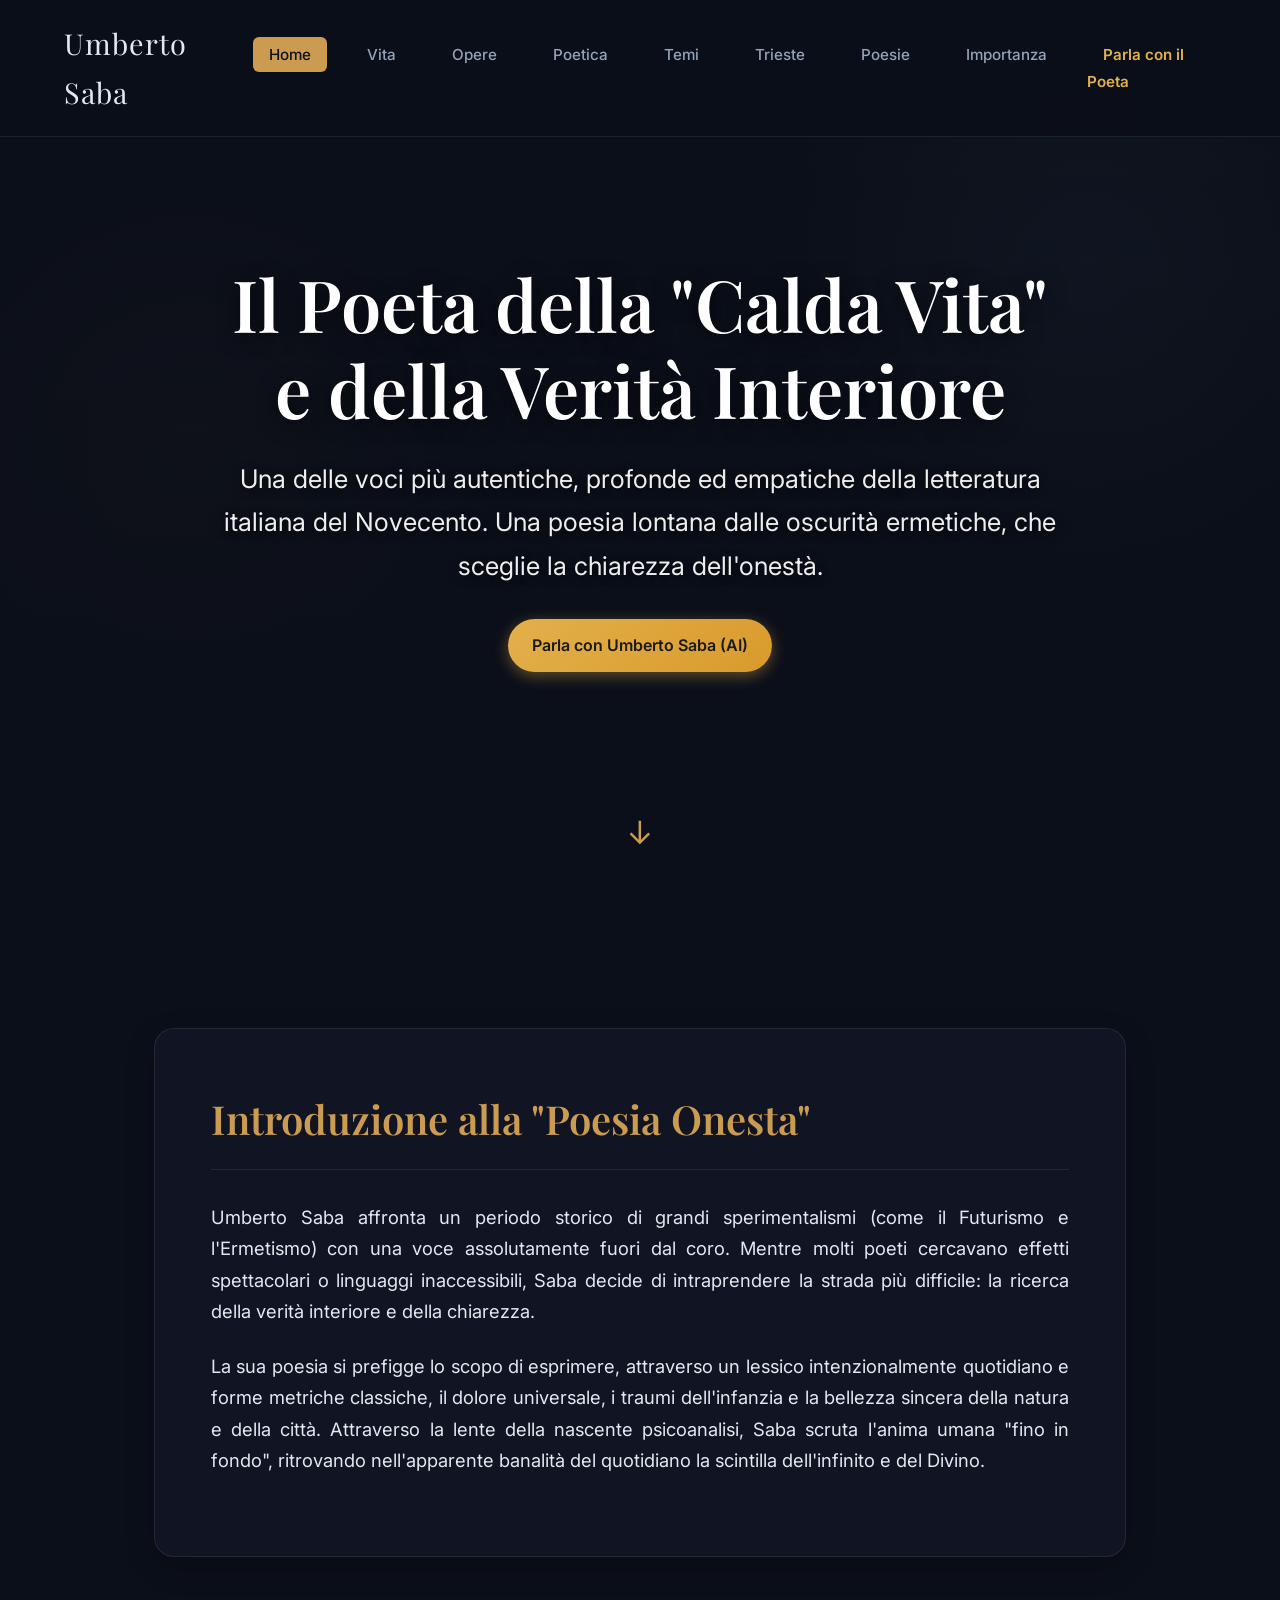
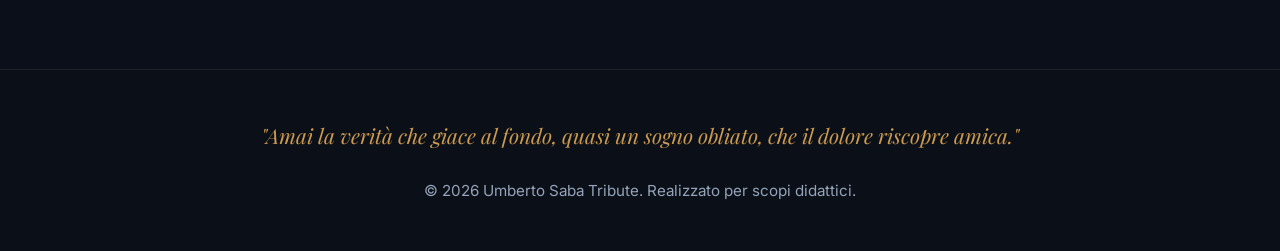
==== index.html @ decfc970 "Main" ====
<!DOCTYPE html>
<html lang="it">
<head>
    <meta charset="UTF-8">
    <meta name="viewport" content="width=device-width, initial-scale=1.0">
    <title>Umberto Saba - Homepage</title>
    <meta name="description" content="Sito web dedicato alla vita, opere e poetica di Umberto Saba">
    <link rel="stylesheet" href="style.css">
    <link href="https://fonts.googleapis.com/css2?family=Inter:wght@300;400;500;600&family=Playfair+Display:ital,wght@0,400;0,600;0,700;1,400&display=swap" rel="stylesheet">
</head>
<body>
    <header>
        <div class="logo">Umberto Saba</div>
        <nav>
            <ul>
                <li><a href="index.html" class="active">Home</a></li>
                <li><a href="vita.html">Vita</a></li>
                <li><a href="opere.html">Opere</a></li>
                <li><a href="poetica.html">Poetica</a></li>
                <li><a href="temi.html">Temi</a></li>
                <li><a href="trieste.html">Trieste</a></li>
                <li><a href="poesie.html">Poesie</a></li>
                <li><a href="importanza.html">Importanza</a></li>
                <li><a href="avatar.html" class="avatar-link nav-highlight">Parla con il Poeta</a></li>
            </ul>
        </nav>
    </header>
    
    <section class="hero-fullscreen">
        <div class="hero-content">
            <h1>Il Poeta della "Calda Vita" e della Verità Interiore</h1>
            <p>Una delle voci più autentiche, profonde ed empatiche della letteratura italiana del Novecento. Una poesia lontana dalle oscurità ermetiche, che sceglie la chiarezza dell'onestà.</p>
            <div style="margin-top: 2rem;">
                <a href="avatar.html" class="cta-button primary-cta">Parla con Umberto Saba (AI)</a>
            </div>
        </div>
        <div class="scroll-indicator">↓</div>
    </section>

    <main>
        <section class="content-card animate-fade-in" style="animation-delay: 0.3s;">
            <h2>Introduzione alla "Poesia Onesta"</h2>
            <p>Umberto Saba affronta un periodo storico di grandi sperimentalismi (come il Futurismo e l'Ermetismo) con una voce assolutamente fuori dal coro. Mentre molti poeti cercavano effetti spettacolari o linguaggi inaccessibili, Saba decide di intraprendere la strada più difficile: la ricerca della verità interiore e della chiarezza.</p>
            <p>La sua poesia si prefigge lo scopo di esprimere, attraverso un lessico intenzionalmente quotidiano e forme metriche classiche, il dolore universale, i traumi dell'infanzia e la bellezza sincera della natura e della città. Attraverso la lente della nascente psicoanalisi, Saba scruta l'anima umana "fino in fondo", ritrovando nell'apparente banalità del quotidiano la scintilla dell'infinito e del Divino.</p>
        </section>
    </main>

    <footer>
        <p class="quote">"Amai la verità che giace al fondo, quasi un sogno obliato, che il dolore riscopre amica."</p>
        <p class="copy">&copy; 2026 Umberto Saba Tribute. Realizzato per scopi didattici.</p>
    </footer>
</body>
</html>
---- style.css ----
:root {
  --bg-color: #0b0f19;
  --panel-bg: rgba(20, 25, 40, 0.7);
  --glass-border: rgba(255, 255, 255, 0.08);
  --text-main: #e2e8f0;
  --text-muted: #94a3b8;
  --accent: #cb9b51;
  --accent-hover: #e5b973;
}

* {
  margin: 0;
  padding: 0;
  box-sizing: border-box;
}

body {
  font-family: 'Inter', sans-serif;
  background-color: var(--bg-color);
  color: var(--text-main);
  line-height: 1.7;
  display: flex;
  flex-direction: column;
  min-height: 100vh;
  background-image: 
    radial-gradient(circle at 15% 50%, rgba(203, 155, 81, 0.05), transparent 25%),
    radial-gradient(circle at 85% 30%, rgba(44, 62, 80, 0.3), transparent 25%);
  background-attachment: fixed;
}

h1, h2, h3, h4, h5, h6 {
  font-family: 'Playfair Display', serif;
  color: var(--accent);
  font-weight: 600;
}

header {
  background: rgba(11, 15, 25, 0.85);
  backdrop-filter: blur(12px);
  -webkit-backdrop-filter: blur(12px);
  border-bottom: 1px solid var(--glass-border);
  padding: 1.2rem 5%;
  display: flex;
  justify-content: space-between;
  align-items: center;
  position: fixed;
  top: 0;
  width: 100%;
  z-index: 1000;
}

header .logo {
  font-family: 'Playfair Display', serif;
  font-size: 1.8rem;
  letter-spacing: 1px;
}

nav ul {
  list-style: none;
  display: flex;
  gap: 1.5rem;
}

nav a {
  color: var(--text-muted);
  text-decoration: none;
  font-weight: 500;
  font-size: 0.95rem;
  transition: all 0.3s ease;
  padding: 0.5rem 1rem;
  border-radius: 6px;
}

nav a:hover, nav a.active {
  color: var(--bg-color);
  background-color: var(--accent);
}

main {
  flex-grow: 1;
  padding: 8rem 5% 4rem;
  max-width: 1100px;
  margin: 0 auto;
  width: 100%;
}

/* Animations */
@keyframes fadeInUp {
  from { opacity: 0; transform: translateY(20px); }
  to { opacity: 1; transform: translateY(0); }
}

.animate-fade-in {
  animation: fadeInUp 0.8s ease backwards;
}

/* Fullscreen Hero specific for Homepage */
.hero-fullscreen {
  position: relative;
  height: 100vh;
  display: flex;
  align-items: center;
  justify-content: center;
  text-align: center;
  background-image: linear-gradient(rgba(11, 15, 25, 0.4), rgba(11, 15, 25, 0.9)), url('public/immagine%20sfondo.png');
  background-size: cover;
  background-position: center;
  background-attachment: fixed;
}

.hero-fullscreen .hero-content {
  max-width: 900px;
  padding: 2rem;
  animation: fadeInUp 1.2s ease-out;
  padding-top: 4rem; /* push down inside the active area */
}

.hero-fullscreen h1 {
  font-size: 4.5rem;
  margin-bottom: 1.5rem;
  color: #ffffff;
  text-shadow: 0 4px 20px rgba(0,0,0,0.6);
  line-height: 1.2;
}

.hero-fullscreen p {
  font-size: 1.6rem;
  color: #eeeeee;
  text-shadow: 0 2px 10px rgba(0,0,0,0.6);
}

.scroll-indicator {
  position: absolute;
  bottom: 40px;
  left: 50%;
  transform: translateX(-50%);
  animation: bounce 2s infinite;
  color: var(--accent);
  font-size: 2rem;
}

@keyframes bounce {
  0%, 20%, 50%, 80%, 100% { transform: translateY(0) translateX(-50%); }
  40% { transform: translateY(-20px) translateX(-50%); }
  60% { transform: translateY(-10px) translateX(-50%); }
}

.hero {
  text-align: center;
  margin-bottom: 4rem;
  padding: 4rem 2rem;
  border-radius: 20px;
  background: var(--panel-bg);
  backdrop-filter: blur(16px);
  border: 1px solid var(--glass-border);
  box-shadow: 0 20px 40px rgba(0,0,0,0.3);
}

.hero h1 {
  font-size: 3.5rem;
  margin-bottom: 1.5rem;
  line-height: 1.2;
}

.hero p {
  font-size: 1.3rem;
  color: var(--text-muted);
  max-width: 800px;
  margin: 0 auto;
}

.hero-img {
  width: 100%;
  height: 400px;
  object-fit: cover;
  border-radius: 12px;
  margin-top: 3rem;
  border: 1px solid var(--glass-border);
}

.content-card {
  background: var(--panel-bg);
  backdrop-filter: blur(16px);
  -webkit-backdrop-filter: blur(16px);
  border: 1px solid var(--glass-border);
  padding: 3.5rem;
  border-radius: 20px;
  box-shadow: 0 10px 30px rgba(0,0,0,0.2);
  margin-bottom: 3rem;
  transition: transform 0.4s ease, border-color 0.4s ease;
}

.content-card:hover {
  transform: translateY(-5px);
  border-color: rgba(203, 155, 81, 0.3);
}

.content-card h2 {
  font-size: 2.5rem;
  margin-bottom: 2rem;
  border-bottom: 1px solid var(--glass-border);
  padding-bottom: 1rem;
}

.content-card p {
  margin-bottom: 1.5rem;
  font-size: 1.15rem;
  text-align: justify;
  color: var(--text-main);
}

.content-card ul {
  margin-left: 2rem;
  margin-bottom: 2rem;
}

.content-card li {
  margin-bottom: 1rem;
  font-size: 1.15rem;
}

.content-card strong {
  color: var(--accent);
}

/* Poesie Layout Specific */
.poem-section {
  display: flex;
  flex-direction: column;
  gap: 2rem;
}

@media(min-width: 800px){
  .poem-section {
    flex-direction: row;
  }
}

.poem-text {
  flex: 1;
  font-family: 'Playfair Display', serif;
  font-style: italic;
  font-size: 1.2rem;
  line-height: 2;
  color: #fff;
  background: rgba(0,0,0,0.2);
  padding: 2rem;
  border-radius: 12px;
  border-left: 4px solid var(--accent);
}

.poem-analysis {
  flex: 1;
}

.poem-analysis h3 {
  font-size: 1.5rem;
  margin-bottom: 1rem;
  color: var(--accent-hover);
}

footer {
  background: rgba(11, 15, 25, 0.95);
  border-top: 1px solid var(--glass-border);
  padding: 3rem 5%;
  text-align: center;
  margin-top: auto;
}

footer .quote {
  font-style: italic;
  font-size: 1.3rem;
  margin-bottom: 1.5rem;
  font-family: 'Playfair Display', serif;
  color: var(--accent);
}

footer .copy {
  font-size: 0.95rem;
  color: var(--text-muted);
}

@media (max-width: 768px) {
  header {
    flex-direction: column;
    padding: 1rem;
    position: fixed;
  }
  
  header .logo {
    margin-bottom: 1rem;
  }
  
  nav ul {
    flex-wrap: wrap;
    justify-content: center;
    gap: 0.5rem;
  }
  
  main {
    padding-top: 10rem;
  }
  
  .content-card {
    padding: 2rem;
  }
  
  .hero h1 {
    font-size: 2.5rem;
  }
  
  .hero-fullscreen h1 {
    font-size: 3rem;
  }
  
  .hero-fullscreen p {
    font-size: 1.2rem;
  }
  
  .hero-img {
    height: 250px;
    margin-top: 2rem;
  }
}
/* =======================
   STILI AVATAR & CTA 
   ======================= */

/* CTA Buttons */
.cta-button {
    display: inline-block;
    padding: 0.8rem 1.5rem;
    border-radius: 30px;
    font-weight: 600;
    text-decoration: none;
    transition: all 0.3s ease;
    cursor: pointer;
    border: none;
    font-size: 1rem;
    font-family: 'Inter', sans-serif;
}

.primary-cta {
    background: linear-gradient(135deg, #e3b04b, #d99a2c);
    color: #1a1a1a;
    box-shadow: 0 4px 15px rgba(227, 176, 75, 0.4);
}

.primary-cta:hover {
    transform: translateY(-2px);
    box-shadow: 0 6px 20px rgba(227, 176, 75, 0.6);
    background: linear-gradient(135deg, #d99a2c, #c88a20);
    color: #000;
}

.secondary-cta {
    background: rgba(255, 255, 255, 0.1);
    color: #fff;
    border: 1px solid rgba(255, 255, 255, 0.2);
}

.secondary-cta:hover {
    background: rgba(255, 255, 255, 0.2);
    transform: translateY(-2px);
}

.danger-cta {
    border-color: #ff4d4d;
    color: #ff4d4d;
}

.danger-cta:hover {
    background: rgba(255, 77, 77, 0.1);
}

/* Nav Link Highlight */
.nav-highlight {
    color: #e3b04b !important;
    font-weight: 600;
}

/* Page Setup for Avatar */
.avatar-page {
    display: flex;
    flex-direction: column;
    min-height: 100vh;
}

.avatar-container {
    flex: 1;
    display: flex;
    flex-direction: column;
    align-items: center;
    padding: 6rem 2rem 2rem 2rem; /* Adjusted for fixed header */
    max-width: 1200px;
    margin: 0 auto;
    width: 100%;
}

.avatar-header {
    text-align: center;
    margin-bottom: 2rem;
}

.avatar-header h2 {
    font-family: 'Playfair Display', serif;
    font-size: 2.5rem;
    color: #e3b04b;
    margin-bottom: 0.5rem;
}

/* Convai Embed Wrapper */
.convai-embed-wrapper {
    width: 100%;
    max-width: 1000px;
    aspect-ratio: 16 / 9;
    background: #111;
    border-radius: 12px;
    border: 1px solid rgba(255, 255, 255, 0.1);
    position: relative;
    overflow: hidden;
    box-shadow: 0 10px 40px rgba(0, 0, 0, 0.5);
    display: flex;
    justify-content: center;
    align-items: center;
}

.convai-message {
    display: flex;
    flex-direction: column;
    align-items: center;
    justify-content: center;
    text-align: center;
    color: #aaa;
}

.spinner {
    width: 40px;
    height: 40px;
    border: 4px solid rgba(255, 255, 255, 0.1);
    border-top: 4px solid #e3b04b;
    border-radius: 50%;
    animation: spin 1s linear infinite;
    margin-bottom: 1rem;
}

@keyframes spin {
    0% { transform: rotate(0deg); }
    100% { transform: rotate(360deg); }
}

.avatar-controls {
    margin-top: 1.5rem;
    display: flex;
    gap: 1rem;
    flex-wrap: wrap;
    justify-content: center;
}

/* iframe / component styling */
#convai-content iframe,
#convai-content convai-web-component {
    width: 100%;
    height: 100%;
    border: none;
    position: absolute;
    top: 0;
    left: 0;
}

/* Responsive Embed */
@media (max-width: 768px) {
    .convai-embed-wrapper {
         /* Taller layout for mobile interaction */
        aspect-ratio: 9 / 16;
        height: 60vh;
    }
    
    .avatar-header h2 {
        font-size: 2rem;
    }
    
    .avatar-container {
        padding-top: 5rem;
        padding-left: 1rem;
        padding-right: 1rem;
    }
}
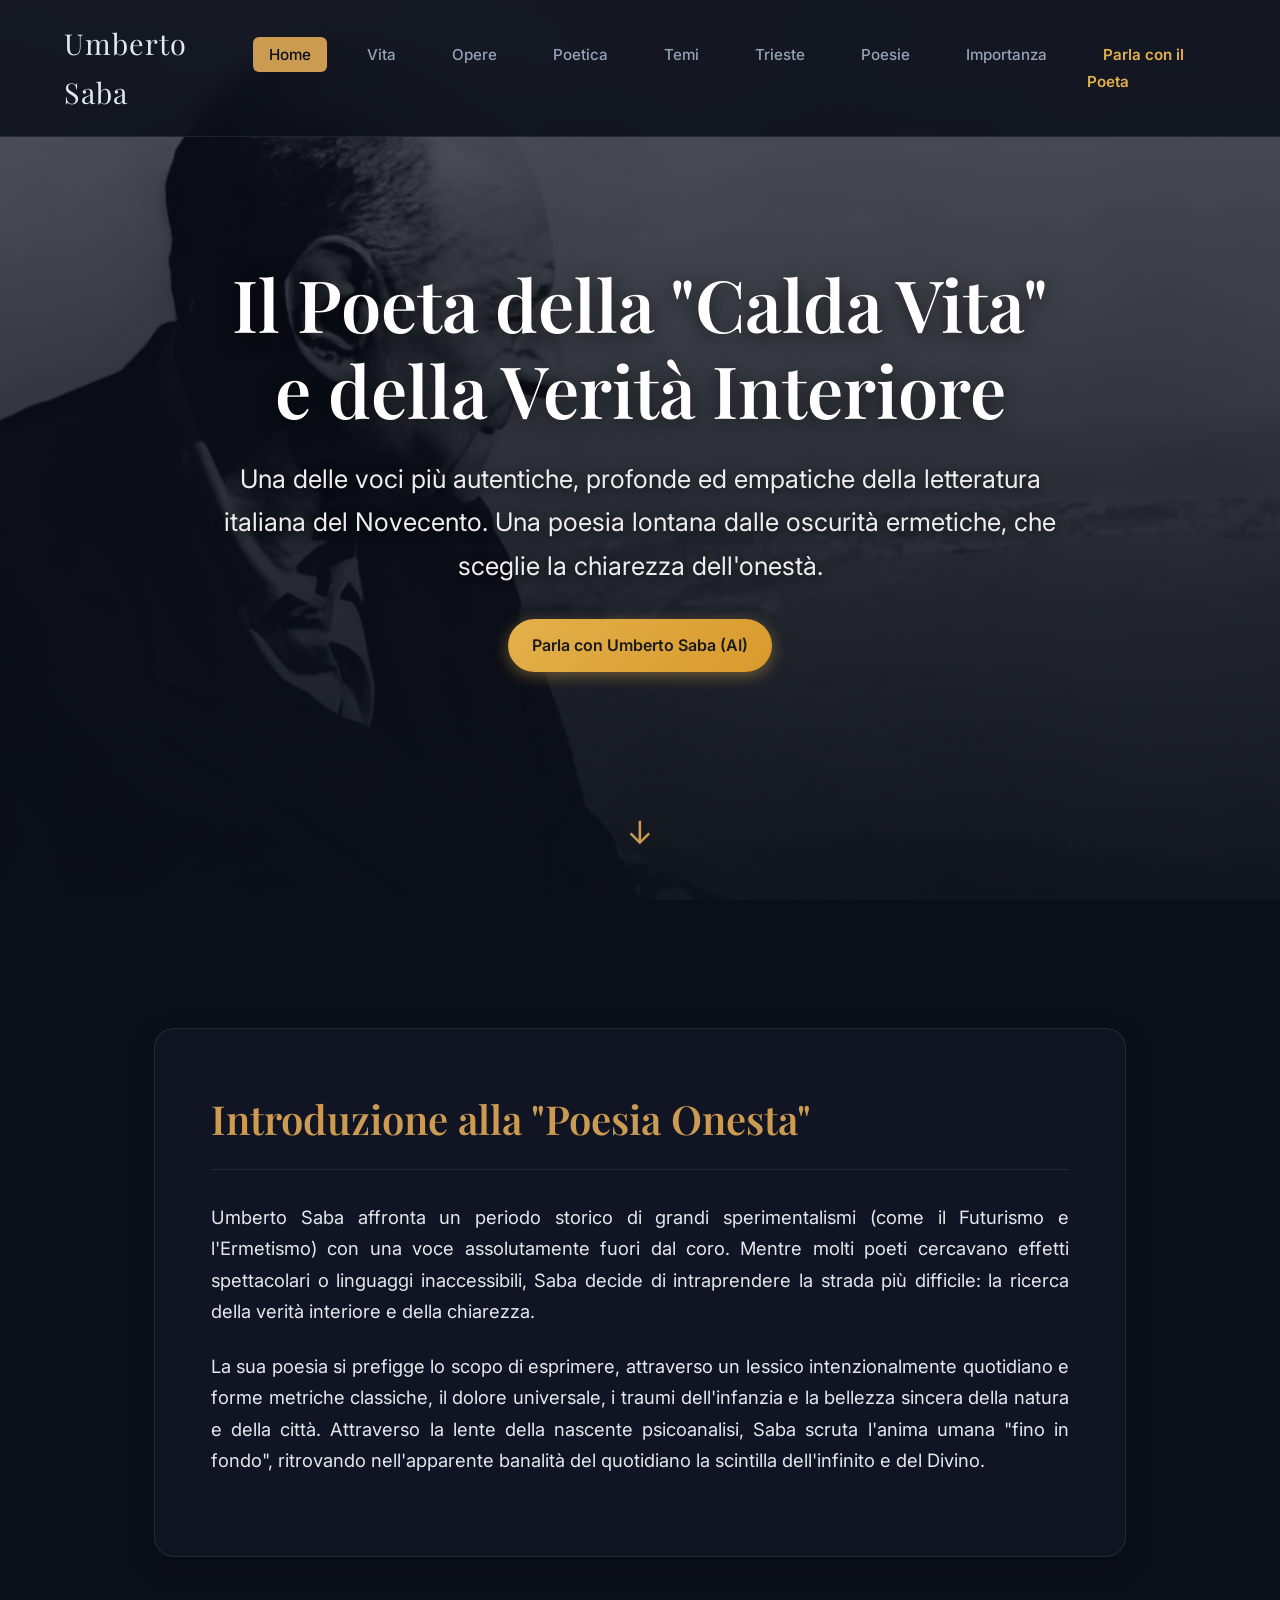
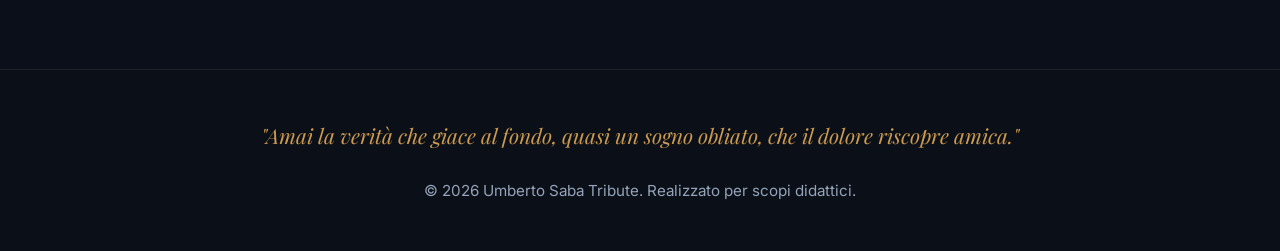
==== commit 220edfbf: "Mod" ====
--- a/index.html
+++ b/index.html
@@ -8,7 +8,7 @@
     <link rel="stylesheet" href="style.css">
     <link href="https://fonts.googleapis.com/css2?family=Inter:wght@300;400;500;600&family=Playfair+Display:ital,wght@0,400;0,600;0,700;1,400&display=swap" rel="stylesheet">
 </head>
-<body>
+<body class="home-body">
     <header>
         <div class="logo">Umberto Saba</div>
         <nav>
--- a/style.css
+++ b/style.css
@@ -26,6 +26,15 @@
     radial-gradient(circle at 15% 50%, rgba(203, 155, 81, 0.05), transparent 25%),
     radial-gradient(circle at 85% 30%, rgba(44, 62, 80, 0.3), transparent 25%);
   background-attachment: fixed;
+}
+
+/* Sfondo specifico per la homepage */
+body.home-body {
+  background-image: linear-gradient(rgba(11, 15, 25, 0.7), rgba(11, 15, 25, 0.95)), url('public/Immagine%20sfondo.png');
+  background-size: cover;
+  background-position: center;
+  background-attachment: fixed;
+  background-repeat: no-repeat;
 }
 
 h1, h2, h3, h4, h5, h6 {
@@ -102,10 +111,8 @@
   align-items: center;
   justify-content: center;
   text-align: center;
-  background-image: linear-gradient(rgba(11, 15, 25, 0.4), rgba(11, 15, 25, 0.9)), url('public/immagine%20sfondo.png');
-  background-size: cover;
-  background-position: center;
-  background-attachment: fixed;
+  /* L'immagine ora è sul body, qui teniamo solo un leggero strato trasparente se necessario, o lo omettiamo */
+  background: transparent;
 }
 
 .hero-fullscreen .hero-content {
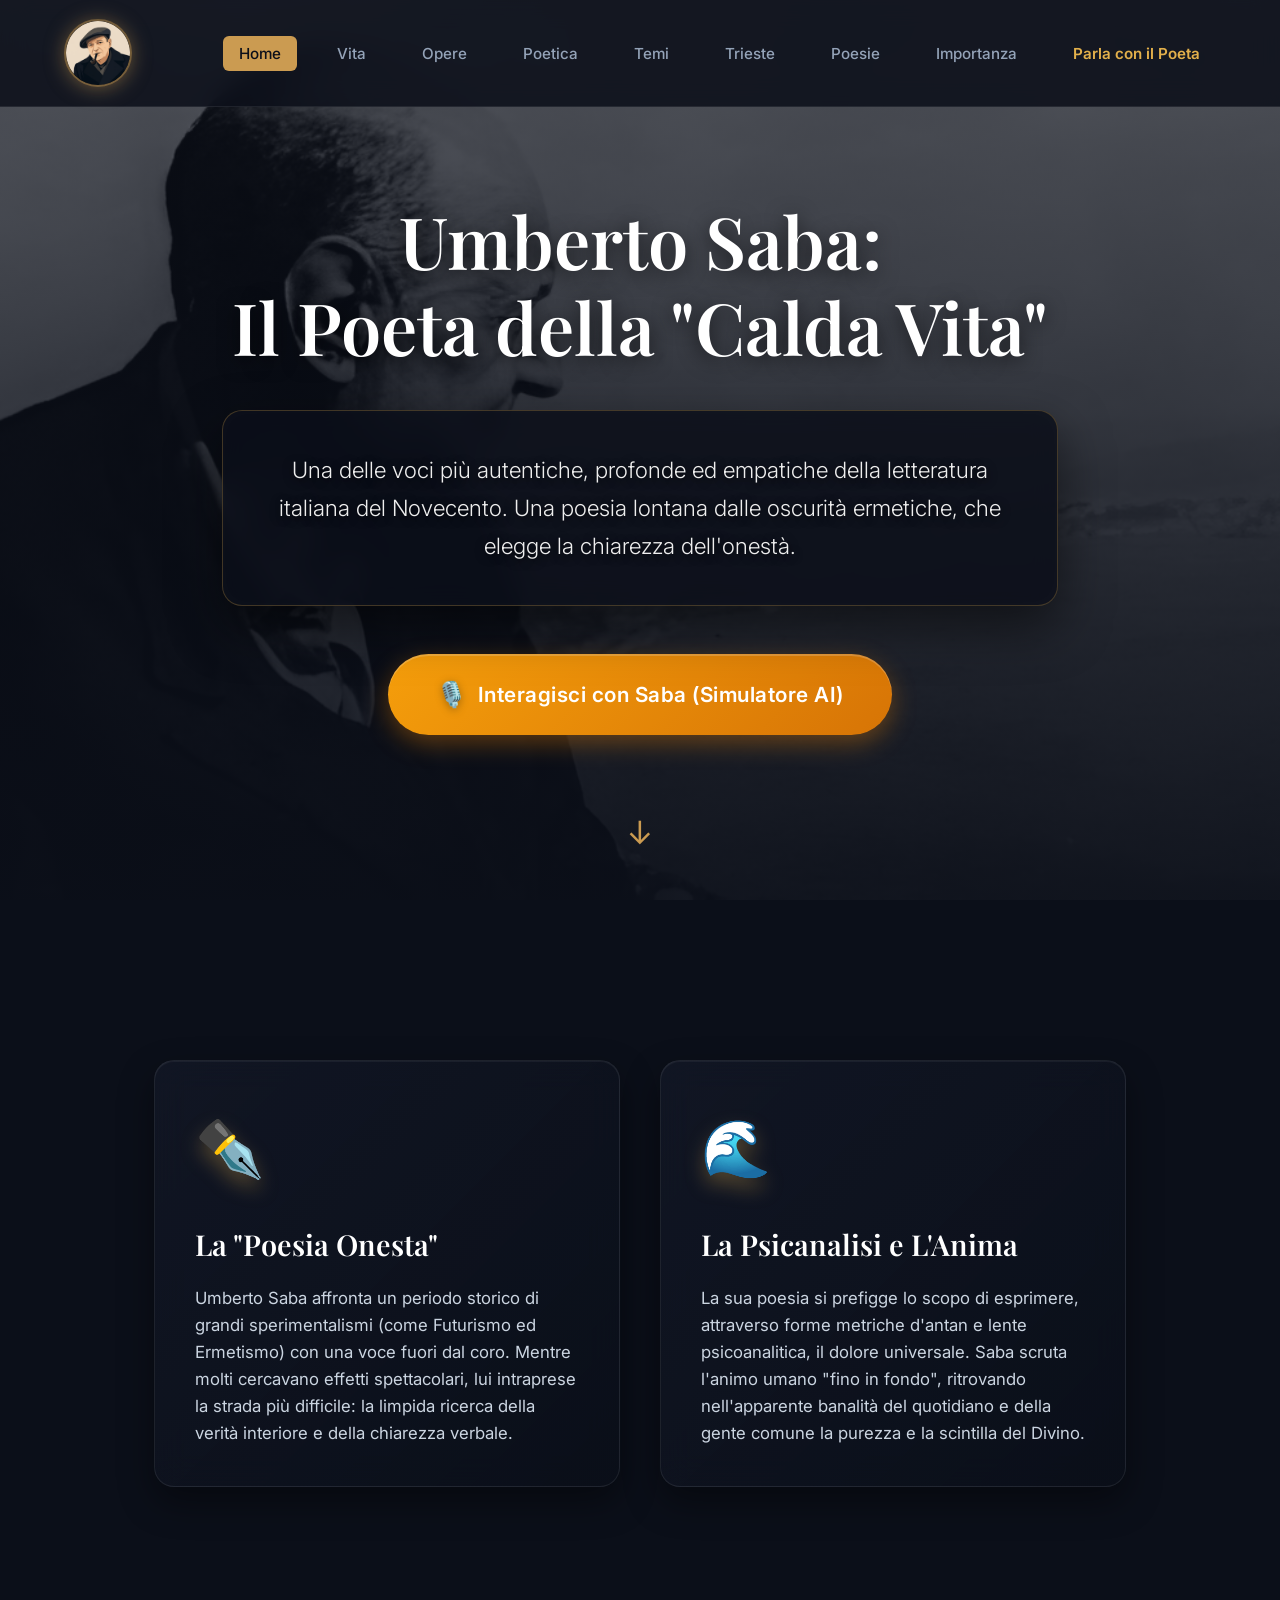
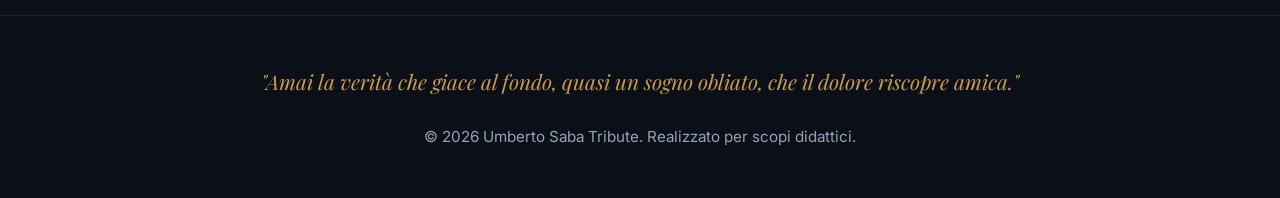
==== commit 01ff927d: "Finale" ====
--- a/index.html
+++ b/index.html
@@ -1,7 +1,8 @@
-<!DOCTYPE html>
+﻿<!DOCTYPE html>
 <html lang="it">
 <head>
     <meta charset="UTF-8">
+    <link rel="icon" type="image/png" href="public/sabaIcon.png">
     <meta name="viewport" content="width=device-width, initial-scale=1.0">
     <title>Umberto Saba - Homepage</title>
     <meta name="description" content="Sito web dedicato alla vita, opere e poetica di Umberto Saba">
@@ -10,7 +11,7 @@
 </head>
 <body class="home-body">
     <header>
-        <div class="logo">Umberto Saba</div>
+        <a href="index.html" class="logo-link"><img src="public/sabaIcon.png" alt="Umberto Saba" class="logo-img"></a>
         <nav>
             <ul>
                 <li><a href="index.html" class="active">Home</a></li>
@@ -28,21 +29,36 @@
     
     <section class="hero-fullscreen">
         <div class="hero-content">
-            <h1>Il Poeta della "Calda Vita" e della Verità Interiore</h1>
-            <p>Una delle voci più autentiche, profonde ed empatiche della letteratura italiana del Novecento. Una poesia lontana dalle oscurità ermetiche, che sceglie la chiarezza dell'onestà.</p>
-            <div style="margin-top: 2rem;">
-                <a href="avatar.html" class="cta-button primary-cta">Parla con Umberto Saba (AI)</a>
+            <h1 class="animate-fade-in">Umberto Saba:<br>Il Poeta della "Calda Vita"</h1>
+            
+            <div class="hero-glass-pedestal animate-fade-in" style="animation-delay: 0.2s">
+                <p style="margin: 0; font-size: 1.4rem; font-weight: 300; text-shadow: 0 2px 10px rgba(0,0,0,0.8);">Una delle voci più autentiche, profonde ed empatiche della letteratura italiana del Novecento. Una poesia lontana dalle oscurità ermetiche, che elegge la chiarezza dell'onestà.</p>
+            </div>
+
+            <div class="animate-fade-in" style="animation-delay: 0.4s; margin-top: 1rem;">
+                <!-- Usiamo l'ID btn-start-chat per ereditare l'intenso gradiente 3D del CSS Inworld -->
+                <a href="avatar.html" id="btn-start-chat" style="text-decoration: none; display: inline-flex; padding: 1.2rem 3rem; font-size: 1.3rem;">
+                    <span class="btn-icon">🎙️</span> Interagisci con Saba (Simulatore AI)
+                </a>
             </div>
         </div>
         <div class="scroll-indicator">↓</div>
     </section>
 
     <main>
-        <section class="content-card animate-fade-in" style="animation-delay: 0.3s;">
-            <h2>Introduzione alla "Poesia Onesta"</h2>
-            <p>Umberto Saba affronta un periodo storico di grandi sperimentalismi (come il Futurismo e l'Ermetismo) con una voce assolutamente fuori dal coro. Mentre molti poeti cercavano effetti spettacolari o linguaggi inaccessibili, Saba decide di intraprendere la strada più difficile: la ricerca della verità interiore e della chiarezza.</p>
-            <p>La sua poesia si prefigge lo scopo di esprimere, attraverso un lessico intenzionalmente quotidiano e forme metriche classiche, il dolore universale, i traumi dell'infanzia e la bellezza sincera della natura e della città. Attraverso la lente della nascente psicoanalisi, Saba scruta l'anima umana "fino in fondo", ritrovando nell'apparente banalità del quotidiano la scintilla dell'infinito e del Divino.</p>
-        </section>
+        <div class="grid-3d-layout">
+            <section class="floating-3d-card animate-fade-in" style="animation-delay: 0.6s;">
+                <div class="card-icon-3d">✒️</div>
+                <h3>La "Poesia Onesta"</h3>
+                <p>Umberto Saba affronta un periodo storico di grandi sperimentalismi (come Futurismo ed Ermetismo) con una voce fuori dal coro. Mentre molti cercavano effetti spettacolari, lui intraprese la strada più difficile: la limpida ricerca della verità interiore e della chiarezza verbale.</p>
+            </section>
+            
+            <section class="floating-3d-card animate-fade-in" style="animation-delay: 0.8s;">
+                <div class="card-icon-3d">🌊</div>
+                <h3>La Psicanalisi e L'Anima</h3>
+                <p>La sua poesia si prefigge lo scopo di esprimere, attraverso forme metriche d'antan e lente psicoanalitica, il dolore universale. Saba scruta l'animo umano "fino in fondo", ritrovando nell'apparente banalità del quotidiano e della gente comune la purezza e la scintilla del Divino.</p>
+            </section>
+        </div>
     </main>
 
     <footer>
--- a/style.css
+++ b/style.css
@@ -22,7 +22,7 @@
   display: flex;
   flex-direction: column;
   min-height: 100vh;
-  background-image: 
+  background-image:
     radial-gradient(circle at 15% 50%, rgba(203, 155, 81, 0.05), transparent 25%),
     radial-gradient(circle at 85% 30%, rgba(44, 62, 80, 0.3), transparent 25%);
   background-attachment: fixed;
@@ -37,7 +37,12 @@
   background-repeat: no-repeat;
 }
 
-h1, h2, h3, h4, h5, h6 {
+h1,
+h2,
+h3,
+h4,
+h5,
+h6 {
   font-family: 'Playfair Display', serif;
   color: var(--accent);
   font-weight: 600;
@@ -58,10 +63,33 @@
   z-index: 1000;
 }
 
-header .logo {
-  font-family: 'Playfair Display', serif;
-  font-size: 1.8rem;
-  letter-spacing: 1px;
+/* Logo immagine cliccabile */
+.logo-link {
+  display: flex;
+  align-items: center;
+  text-decoration: none;
+  flex-shrink: 0;
+  transition: opacity 0.3s ease, transform 0.3s ease;
+}
+
+.logo-link:hover {
+  opacity: 0.85;
+  transform: scale(1.04);
+}
+
+.logo-img {
+  height: 68px;
+  width: 68px;
+  object-fit: cover;
+  border-radius: 50%;
+  filter: drop-shadow(0 2px 10px rgba(203, 155, 81, 0.5));
+  border: 2px solid rgba(203, 155, 81, 0.4);
+  transition: border-color 0.3s ease, filter 0.3s ease;
+}
+
+.logo-link:hover .logo-img {
+  border-color: rgba(203, 155, 81, 0.9);
+  filter: drop-shadow(0 4px 16px rgba(203, 155, 81, 0.7));
 }
 
 nav ul {
@@ -80,7 +108,8 @@
   border-radius: 6px;
 }
 
-nav a:hover, nav a.active {
+nav a:hover,
+nav a.active {
   color: var(--bg-color);
   background-color: var(--accent);
 }
@@ -95,8 +124,14 @@
 
 /* Animations */
 @keyframes fadeInUp {
-  from { opacity: 0; transform: translateY(20px); }
-  to { opacity: 1; transform: translateY(0); }
+  from {
+    opacity: 0;
+    transform: translateY(20px);
+  }
+  to {
+    opacity: 1;
+    transform: translateY(0);
+  }
 }
 
 .animate-fade-in {
@@ -111,7 +146,6 @@
   align-items: center;
   justify-content: center;
   text-align: center;
-  /* L'immagine ora è sul body, qui teniamo solo un leggero strato trasparente se necessario, o lo omettiamo */
   background: transparent;
 }
 
@@ -119,21 +153,21 @@
   max-width: 900px;
   padding: 2rem;
   animation: fadeInUp 1.2s ease-out;
-  padding-top: 4rem; /* push down inside the active area */
+  padding-top: 4rem;
 }
 
 .hero-fullscreen h1 {
   font-size: 4.5rem;
   margin-bottom: 1.5rem;
   color: #ffffff;
-  text-shadow: 0 4px 20px rgba(0,0,0,0.6);
+  text-shadow: 0 4px 20px rgba(0, 0, 0, 0.6);
   line-height: 1.2;
 }
 
 .hero-fullscreen p {
   font-size: 1.6rem;
   color: #eeeeee;
-  text-shadow: 0 2px 10px rgba(0,0,0,0.6);
+  text-shadow: 0 2px 10px rgba(0, 0, 0, 0.6);
 }
 
 .scroll-indicator {
@@ -147,9 +181,15 @@
 }
 
 @keyframes bounce {
-  0%, 20%, 50%, 80%, 100% { transform: translateY(0) translateX(-50%); }
-  40% { transform: translateY(-20px) translateX(-50%); }
-  60% { transform: translateY(-10px) translateX(-50%); }
+  0%, 20%, 50%, 80%, 100% {
+    transform: translateY(0) translateX(-50%);
+  }
+  40% {
+    transform: translateY(-20px) translateX(-50%);
+  }
+  60% {
+    transform: translateY(-10px) translateX(-50%);
+  }
 }
 
 .hero {
@@ -160,7 +200,7 @@
   background: var(--panel-bg);
   backdrop-filter: blur(16px);
   border: 1px solid var(--glass-border);
-  box-shadow: 0 20px 40px rgba(0,0,0,0.3);
+  box-shadow: 0 20px 40px rgba(0, 0, 0, 0.3);
 }
 
 .hero h1 {
@@ -192,7 +232,7 @@
   border: 1px solid var(--glass-border);
   padding: 3.5rem;
   border-radius: 20px;
-  box-shadow: 0 10px 30px rgba(0,0,0,0.2);
+  box-shadow: 0 10px 30px rgba(0, 0, 0, 0.2);
   margin-bottom: 3rem;
   transition: transform 0.4s ease, border-color 0.4s ease;
 }
@@ -237,7 +277,7 @@
   gap: 2rem;
 }
 
-@media(min-width: 800px){
+@media(min-width: 800px) {
   .poem-section {
     flex-direction: row;
   }
@@ -250,7 +290,7 @@
   font-size: 1.2rem;
   line-height: 2;
   color: #fff;
-  background: rgba(0,0,0,0.2);
+  background: rgba(0, 0, 0, 0.2);
   padding: 2rem;
   border-radius: 12px;
   border-left: 4px solid var(--accent);
@@ -293,203 +333,715 @@
     padding: 1rem;
     position: fixed;
   }
-  
+
   header .logo {
     margin-bottom: 1rem;
   }
-  
+
   nav ul {
     flex-wrap: wrap;
     justify-content: center;
     gap: 0.5rem;
   }
-  
+
   main {
     padding-top: 10rem;
   }
-  
+
   .content-card {
     padding: 2rem;
   }
-  
+
   .hero h1 {
     font-size: 2.5rem;
   }
-  
+
   .hero-fullscreen h1 {
     font-size: 3rem;
   }
-  
+
   .hero-fullscreen p {
     font-size: 1.2rem;
   }
-  
+
   .hero-img {
     height: 250px;
     margin-top: 2rem;
   }
 }
+
 /* =======================
    STILI AVATAR & CTA 
    ======================= */
 
 /* CTA Buttons */
 .cta-button {
-    display: inline-block;
-    padding: 0.8rem 1.5rem;
-    border-radius: 30px;
-    font-weight: 600;
-    text-decoration: none;
-    transition: all 0.3s ease;
-    cursor: pointer;
-    border: none;
-    font-size: 1rem;
-    font-family: 'Inter', sans-serif;
+  display: inline-block;
+  padding: 0.8rem 1.5rem;
+  border-radius: 30px;
+  font-weight: 600;
+  text-decoration: none;
+  transition: all 0.3s ease;
+  cursor: pointer;
+  border: none;
+  font-size: 1rem;
+  font-family: 'Inter', sans-serif;
 }
 
 .primary-cta {
-    background: linear-gradient(135deg, #e3b04b, #d99a2c);
-    color: #1a1a1a;
-    box-shadow: 0 4px 15px rgba(227, 176, 75, 0.4);
+  background: linear-gradient(135deg, #e3b04b, #d99a2c);
+  color: #1a1a1a;
+  box-shadow: 0 4px 15px rgba(227, 176, 75, 0.4);
 }
 
 .primary-cta:hover {
-    transform: translateY(-2px);
-    box-shadow: 0 6px 20px rgba(227, 176, 75, 0.6);
-    background: linear-gradient(135deg, #d99a2c, #c88a20);
-    color: #000;
+  transform: translateY(-2px);
+  box-shadow: 0 6px 20px rgba(227, 176, 75, 0.6);
+  background: linear-gradient(135deg, #d99a2c, #c88a20);
+  color: #000;
 }
 
 .secondary-cta {
-    background: rgba(255, 255, 255, 0.1);
-    color: #fff;
-    border: 1px solid rgba(255, 255, 255, 0.2);
+  background: rgba(255, 255, 255, 0.1);
+  color: #fff;
+  border: 1px solid rgba(255, 255, 255, 0.2);
 }
 
 .secondary-cta:hover {
-    background: rgba(255, 255, 255, 0.2);
-    transform: translateY(-2px);
+  background: rgba(255, 255, 255, 0.2);
+  transform: translateY(-2px);
 }
 
 .danger-cta {
-    border-color: #ff4d4d;
-    color: #ff4d4d;
+  border-color: #ff4d4d;
+  color: #ff4d4d;
 }
 
 .danger-cta:hover {
-    background: rgba(255, 77, 77, 0.1);
+  background: rgba(255, 77, 77, 0.1);
 }
 
 /* Nav Link Highlight */
 .nav-highlight {
-    color: #e3b04b !important;
-    font-weight: 600;
-}
-
-/* Page Setup for Avatar */
-.avatar-page {
-    display: flex;
+  color: #e3b04b !important;
+  font-weight: 600;
+}
+
+/* =======================
+   STILI CHATBOT 2D (Inworld AI)
+   ======================= */
+.chatbot-page {
+  background: radial-gradient(circle at top left, rgba(30, 36, 56, 1) 0%, #0b0f19 60%);
+  background-attachment: fixed;
+  animation: slowPan 20s infinite alternate;
+}
+
+@keyframes slowPan {
+  0% { background-position: 0% 0%; }
+  100% { background-position: 100% 100%; }
+}
+
+.chatbot-container {
+  flex: 1;
+  display: flex;
+  justify-content: center;
+  align-items: center;
+  padding: 8rem 2rem 4rem 2rem;
+  max-width: 1200px;
+  margin: 0 auto;
+  width: 100%;
+}
+
+.chatbot-split-layout {
+  display: flex;
+  gap: 2.5rem;
+  width: 100%;
+  margin-top: 1rem;
+  align-items: stretch;
+  flex-wrap: wrap;
+  perspective: 1000px; 
+}
+
+/* Colonna sx: Profile Card Premium */
+.chatbot-profile-card {
+  flex: 1;
+  min-width: 320px;
+  background: linear-gradient(135deg, rgba(20, 25, 40, 0.7) 0%, rgba(10, 15, 25, 0.9) 100%);
+  backdrop-filter: blur(24px);
+  -webkit-backdrop-filter: blur(24px);
+  border: 1px solid rgba(227, 176, 75, 0.15);
+  border-radius: 24px;
+  padding: 3rem 2.5rem;
+  text-align: center;
+  box-shadow: 0 20px 50px rgba(0,0,0,0.5), inset 0 0 0 1px rgba(255,255,255,0.05);
+  display: flex;
+  flex-direction: column;
+  transition: transform 0.4s cubic-bezier(0.175, 0.885, 0.32, 1.275), box-shadow 0.4s ease;
+}
+
+.chatbot-profile-card:hover {
+  transform: translateY(-5px);
+  box-shadow: 0 30px 60px rgba(0,0,0,0.6), inset 0 0 0 1px rgba(227, 176, 75, 0.2);
+}
+
+.profile-header {
+  position: relative;
+  display: inline-block;
+  margin: 0 auto 2rem auto;
+}
+
+.profile-avatar {
+  width: 160px;
+  height: 160px;
+  border-radius: 50%;
+  object-fit: cover;
+  border: 3px solid transparent;
+  background-image: linear-gradient(#1a2235, #1a2235), linear-gradient(135deg, #e3b04b, #d99a2c);
+  background-origin: border-box;
+  background-clip: padding-box, border-box;
+  box-shadow: 0 0 30px rgba(227, 176, 75, 0.25);
+  animation: floatAvatar 6s ease-in-out infinite;
+}
+
+@keyframes floatAvatar {
+  0%, 100% { transform: translateY(0); }
+  50% { transform: translateY(-10px); box-shadow: 0 15px 35px rgba(227, 176, 75, 0.4); }
+}
+
+.profile-status {
+  position: absolute;
+  bottom: 8px;
+  right: 8px;
+  background: rgba(20, 25, 40, 0.95);
+  backdrop-filter: blur(10px);
+  border-radius: 20px;
+  padding: 6px 14px;
+  display: flex;
+  align-items: center;
+  gap: 8px;
+  box-shadow: 0 4px 15px rgba(0,0,0,0.6);
+  border: 1px solid rgba(76, 175, 80, 0.3);
+}
+
+.status-dot {
+  width: 12px;
+  height: 12px;
+  background: #4caf50;
+  border-radius: 50%;
+  box-shadow: 0 0 12px #4caf50;
+  animation: pulseGlow 2s infinite;
+}
+
+.status-text {
+  font-size: 0.85rem;
+  color: #fff;
+  font-weight: 600;
+  letter-spacing: 0.5px;
+  text-transform: uppercase;
+}
+
+.profile-info h2 {
+  font-size: 2.5rem;
+  color: #e3b04b;
+  margin-bottom: 0.3rem;
+  text-shadow: 0 2px 15px rgba(227, 176, 75, 0.3);
+}
+
+.profile-info .role {
+  font-size: 1.1rem;
+  color: #cbd5e1;
+  margin-bottom: 1.5rem;
+  font-style: italic;
+  font-family: 'Playfair Display', serif;
+}
+
+.divider {
+  height: 2px;
+  background: linear-gradient(90deg, transparent, rgba(227, 176, 75, 0.5), transparent);
+  margin: 1.8rem 0;
+  border-radius: 50%;
+}
+
+.profile-info .bio {
+  font-size: 1.1rem;
+  line-height: 1.7;
+  color: #e2e8f0;
+  text-align: justify;
+  font-weight: 300;
+}
+
+/* Colonna dx: Connection Panel Premium */
+.chatbot-connection-panel {
+  flex: 1.4;
+  min-width: 320px;
+  background: linear-gradient(145deg, rgba(30, 36, 56, 0.65), rgba(15, 20, 30, 0.85));
+  backdrop-filter: blur(30px);
+  -webkit-backdrop-filter: blur(30px);
+  border: 1px solid rgba(227, 176, 75, 0.15);
+  border-radius: 24px;
+  padding: 3.5rem 3rem;
+  box-shadow: 0 25px 50px rgba(0,0,0,0.5), inset 0 1px 0 rgba(255,255,255,0.1);
+  display: flex;
+  flex-direction: column;
+  justify-content: center;
+  position: relative;
+  overflow: hidden;
+}
+
+/* Riflesso sul lato alto del pannello */
+.chatbot-connection-panel::before {
+  content: '';
+  position: absolute;
+  top: 0; left: 0; right: 0; height: 1px;
+  background: linear-gradient(90deg, transparent, rgba(255,255,255,0.3), transparent);
+}
+
+.connection-header h3 {
+  font-size: 2rem;
+  color: #fff;
+  margin-bottom: 0.5rem;
+  font-family: 'Inter', sans-serif;
+  font-weight: 600;
+  letter-spacing: -0.5px;
+}
+
+.connection-header p {
+  color: #94a3b8;
+  margin-bottom: 2.5rem;
+  font-size: 1.05rem;
+}
+
+.connection-form {
+  display: flex;
+  flex-direction: column;
+  gap: 1.8rem;
+}
+
+.connection-form label {
+  font-size: 1.05rem;
+  color: #e2e8f0;
+  font-weight: 600;
+}
+
+.input-wrapper {
+  position: relative;
+  width: 100%;
+}
+
+.connection-form input {
+  width: 100%;
+  padding: 1.2rem 1.5rem;
+  border-radius: 12px;
+  border: 2px solid rgba(203, 155, 81, 0.2);
+  background: rgba(10, 15, 25, 0.6);
+  color: #fff;
+  font-size: 1.15rem;
+  transition: all 0.4s cubic-bezier(0.25, 0.8, 0.25, 1);
+  box-shadow: inset 0 2px 10px rgba(0,0,0,0.5);
+}
+
+.connection-form input:focus {
+  outline: none;
+  border-color: #e3b04b;
+  background: rgba(20, 25, 40, 0.8);
+  box-shadow: 0 0 20px rgba(227, 176, 75, 0.25), inset 0 2px 10px rgba(0,0,0,0.5);
+  transform: translateY(-2px);
+}
+
+.helper-box {
+  background: rgba(255, 255, 255, 0.04);
+  border-left: 4px solid #e3b04b;
+  padding: 1.5rem;
+  border-radius: 0 12px 12px 0;
+  box-shadow: 0 4px 15px rgba(0,0,0,0.2);
+  transition: background 0.3s ease;
+}
+
+.helper-box:hover {
+  background: rgba(255, 255, 255, 0.06);
+}
+
+.helper-box h4 {
+  color: #e3b04b;
+  font-size: 1.1rem;
+  margin-bottom: 1rem;
+  font-family: 'Inter', sans-serif;
+  font-weight: 600;
+  display: flex;
+  align-items: center;
+  gap: 8px;
+}
+
+.helper-box h4::before {
+  content: '💡';
+  font-size: 1.2rem;
+}
+
+.helper-box ul {
+  list-style-type: disc;
+  list-style-position: inside;
+  color: #cbd5e1;
+  font-size: 0.95rem;
+  line-height: 1.7;
+}
+
+.helper-box a {
+  color: #93c5fd;
+  text-decoration: none;
+  font-weight: 500;
+  border-bottom: 1px dashed rgba(147, 197, 253, 0.5);
+  transition: all 0.2s ease;
+}
+.helper-box a:hover {
+  color: #bfdbfe;
+  border-bottom-color: #bfdbfe;
+}
+
+.button-group {
+  margin-top: 1.5rem;
+  text-align: right;
+}
+
+/* Pulsante Premium Inworld */
+#btn-start-chat {
+  padding: 1rem 2.5rem;
+  font-size: 1.15rem;
+  border-radius: 50px;
+  background: linear-gradient(135deg, #f59e0b, #d97706, #b45309);
+  background-size: 200% auto;
+  color: white;
+  box-shadow: 0 8px 25px rgba(217, 119, 6, 0.4), inset 0 2px 0 rgba(255,255,255,0.2);
+  border: none;
+  cursor: pointer;
+  font-weight: 600;
+  letter-spacing: 0.5px;
+  transition: all 0.4s ease;
+  display: inline-flex;
+  align-items: center;
+  gap: 10px;
+}
+
+#btn-start-chat:hover {
+  background-position: right center;
+  transform: translateY(-3px) scale(1.02);
+  box-shadow: 0 12px 30px rgba(217, 119, 6, 0.6), inset 0 2px 0 rgba(255,255,255,0.2);
+}
+
+#btn-start-chat:active {
+  transform: translateY(1px);
+  box-shadow: 0 4px 15px rgba(217, 119, 6, 0.4);
+}
+
+.btn-icon {
+  font-size: 1.2em;
+  filter: drop-shadow(0 2px 4px rgba(0,0,0,0.3));
+}
+
+/* Animations */
+@keyframes pulseGlow {
+  0% { transform: scale(1); box-shadow: 0 0 0 0 rgba(76, 175, 80, 0.8); }
+  70% { transform: scale(1.1); box-shadow: 0 0 0 12px rgba(76, 175, 80, 0); }
+  100% { transform: scale(1); box-shadow: 0 0 0 0 rgba(76, 175, 80, 0); }
+}
+
+@media(max-width: 900px) {
+  .chatbot-split-layout {
+      flex-direction: column;
+      gap: 2rem;
+  }
+  
+  .chatbot-profile-card, .chatbot-connection-panel {
+      padding: 2rem;
+      min-width: 100%;
+  }
+  
+  .profile-info h2 { font-size: 2rem; }
+  .connection-header h3 { font-size: 1.6rem; }
+}
+
+/* =======================
+   STILI MAPPA INTERATTIVA VITA
+   ======================= */
+
+.map-page-container {
+  display: flex;
+  flex-direction: column;
+  padding: 8rem 2rem 4rem 2rem;
+  max-width: 1200px;
+  margin: 0 auto;
+  min-height: 100vh;
+}
+
+.map-page-title {
+  text-align: center;
+  font-size: 3rem;
+  margin-bottom: 2rem;
+  text-shadow: 0 4px 15px rgba(227, 176, 75, 0.4);
+}
+
+.interactive-map-layout {
+  display: flex;
+  gap: 3rem;
+  width: 100%;
+  flex-wrap: wrap;
+  align-items: stretch;
+}
+
+/* Sinistra: Mappa Astronomica */
+.map-canvas-container {
+  flex: 1;
+  min-width: 320px;
+  background: radial-gradient(circle at center, rgba(30, 36, 56, 0.8), rgba(10, 15, 25, 0.95));
+  backdrop-filter: blur(20px);
+  -webkit-backdrop-filter: blur(20px);
+  border: 1px solid rgba(227, 176, 75, 0.2);
+  border-radius: 24px;
+  position: relative;
+  overflow: hidden;
+  box-shadow: 0 20px 50px rgba(0,0,0,0.6);
+  min-height: 500px;
+  display: flex;
+}
+
+.map-astronomy {
+  position: relative;
+  width: 100%;
+  height: 100%;
+  min-height: 500px;
+}
+
+.map-lines {
+  position: absolute;
+  top: 0;
+  left: 0;
+  width: 100%;
+  height: 100%;
+  z-index: 1;
+}
+
+.constellation-path {
+  stroke-dasharray: 1000;
+  stroke-dashoffset: 1000;
+  animation: drawLine 4s ease-out forwards;
+}
+
+@keyframes drawLine {
+  to {
+    stroke-dashoffset: 0;
+  }
+}
+
+.map-pin {
+  position: absolute;
+  z-index: 10;
+  cursor: pointer;
+  display: flex;
+  flex-direction: column;
+  align-items: center;
+  transform: translate(-50%, -50%);
+  transition: transform 0.3s ease;
+}
+
+.map-pin:hover {
+  transform: translate(-50%, -50%) scale(1.2);
+}
+
+.pin-dot {
+  width: 16px;
+  height: 16px;
+  background-color: rgba(227, 176, 75, 0.6);
+  border: 2px solid #e3b04b;
+  border-radius: 50%;
+  box-shadow: 0 0 15px rgba(227, 176, 75, 0.8);
+  transition: all 0.3s ease;
+  position: relative;
+}
+
+.map-pin:hover .pin-dot, .map-pin.active-pin .pin-dot {
+  background-color: #fff;
+  border-color: #fff;
+  box-shadow: 0 0 25px #fff, 0 0 40px rgba(227, 176, 75, 0.8);
+}
+
+.map-pin.active-pin .pin-dot::after {
+  content: '';
+  position: absolute;
+  top: -6px; left: -6px; right: -6px; bottom: -6px;
+  border-radius: 50%;
+  border: 2px solid rgba(255, 255, 255, 0.5);
+  animation: ping 1.5s cubic-bezier(0, 0, 0.2, 1) infinite;
+}
+
+@keyframes ping {
+  75%, 100% { transform: scale(2); opacity: 0; }
+}
+
+.pin-label {
+  margin-top: 8px;
+  font-family: 'Inter', sans-serif;
+  font-size: 0.95rem;
+  font-weight: 600;
+  color: #cbd5e1;
+  text-shadow: 0 2px 4px rgba(0,0,0,0.8);
+  letter-spacing: 0.5px;
+  transition: color 0.3s ease;
+}
+
+.map-pin:hover .pin-label, .map-pin.active-pin .pin-label {
+  color: #fff;
+  text-shadow: 0 0 10px rgba(227, 176, 75, 0.8);
+}
+
+/* Destra: Info Panel */
+.map-info-panel {
+  flex: 1;
+  min-width: 320px;
+  background: linear-gradient(135deg, rgba(20, 25, 40, 0.7) 0%, rgba(10, 15, 25, 0.85) 100%);
+  backdrop-filter: blur(24px);
+  -webkit-backdrop-filter: blur(24px);
+  border: 1px solid rgba(255, 255, 255, 0.1);
+  border-radius: 24px;
+  padding: 3rem;
+  box-shadow: 0 20px 50px rgba(0,0,0,0.5);
+  transition: transform 0.3s ease, opacity 0.3s ease;
+  display: flex;
+  flex-direction: column;
+  justify-content: center;
+}
+
+.info-content-wrapper {
+  text-align: left;
+}
+
+.info-icon {
+  font-size: 3rem;
+  margin-bottom: 1rem;
+  filter: drop-shadow(0 0 15px rgba(227, 176, 75, 0.4));
+}
+
+#info-title {
+  font-size: 2.2rem;
+  color: #fff;
+  margin-bottom: 0.5rem;
+  line-height: 1.2;
+}
+
+#info-years {
+  font-family: 'Inter', sans-serif;
+  font-size: 1.1rem;
+  color: #e3b04b;
+  font-weight: 600;
+  margin-bottom: 1.5rem;
+  letter-spacing: 1px;
+}
+
+#info-desc {
+  font-size: 1.15rem;
+  line-height: 1.8;
+  color: #e2e8f0;
+  text-align: justify;
+}
+
+@media(max-width: 800px) {
+  .interactive-map-layout {
     flex-direction: column;
-    min-height: 100vh;
-}
-
-.avatar-container {
-    flex: 1;
-    display: flex;
-    flex-direction: column;
-    align-items: center;
-    padding: 6rem 2rem 2rem 2rem; /* Adjusted for fixed header */
-    max-width: 1200px;
-    margin: 0 auto;
-    width: 100%;
-}
-
-.avatar-header {
-    text-align: center;
-    margin-bottom: 2rem;
-}
-
-.avatar-header h2 {
-    font-family: 'Playfair Display', serif;
-    font-size: 2.5rem;
-    color: #e3b04b;
-    margin-bottom: 0.5rem;
-}
-
-/* Convai Embed Wrapper */
-.convai-embed-wrapper {
-    width: 100%;
-    max-width: 1000px;
-    aspect-ratio: 16 / 9;
-    background: #111;
-    border-radius: 12px;
-    border: 1px solid rgba(255, 255, 255, 0.1);
-    position: relative;
-    overflow: hidden;
-    box-shadow: 0 10px 40px rgba(0, 0, 0, 0.5);
-    display: flex;
-    justify-content: center;
-    align-items: center;
-}
-
-.convai-message {
-    display: flex;
-    flex-direction: column;
-    align-items: center;
-    justify-content: center;
-    text-align: center;
-    color: #aaa;
-}
-
-.spinner {
-    width: 40px;
-    height: 40px;
-    border: 4px solid rgba(255, 255, 255, 0.1);
-    border-top: 4px solid #e3b04b;
-    border-radius: 50%;
-    animation: spin 1s linear infinite;
-    margin-bottom: 1rem;
-}
-
-@keyframes spin {
-    0% { transform: rotate(0deg); }
-    100% { transform: rotate(360deg); }
-}
-
-.avatar-controls {
-    margin-top: 1.5rem;
-    display: flex;
-    gap: 1rem;
-    flex-wrap: wrap;
-    justify-content: center;
-}
-
-/* iframe / component styling */
-#convai-content iframe,
-#convai-content convai-web-component {
-    width: 100%;
-    height: 100%;
-    border: none;
-    position: absolute;
-    top: 0;
-    left: 0;
-}
-
-/* Responsive Embed */
-@media (max-width: 768px) {
-    .convai-embed-wrapper {
-         /* Taller layout for mobile interaction */
-        aspect-ratio: 9 / 16;
-        height: 60vh;
-    }
-    
-    .avatar-header h2 {
-        font-size: 2rem;
-    }
-    
-    .avatar-container {
-        padding-top: 5rem;
-        padding-left: 1rem;
-        padding-right: 1rem;
-    }
-}
+  }
+}
+
+/* =======================
+   STILI GRIGLIA & 3D (Opere, Temi, Home)
+   ======================= */
+
+.grid-3d-layout {
+  display: grid;
+  grid-template-columns: repeat(auto-fit, minmax(280px, 1fr));
+  gap: 2.5rem;
+  perspective: 1000px;
+  margin-top: 2rem;
+  margin-bottom: 4rem;
+}
+
+.floating-3d-card {
+  background: linear-gradient(135deg, rgba(20, 25, 40, 0.7) 0%, rgba(10, 15, 25, 0.9) 100%);
+  backdrop-filter: blur(16px);
+  -webkit-backdrop-filter: blur(16px);
+  border: 1px solid rgba(255, 255, 255, 0.08);
+  border-radius: 20px;
+  padding: 2.5rem;
+  box-shadow: 0 15px 35px rgba(0,0,0,0.4), inset 0 1px 0 rgba(255,255,255,0.05);
+  display: flex;
+  flex-direction: column;
+  transition: transform 0.5s cubic-bezier(0.175, 0.885, 0.32, 1.275), box-shadow 0.5s ease, border-color 0.4s ease;
+  transform-style: preserve-3d;
+}
+
+.floating-3d-card:hover {
+  transform: translateY(-12px) rotateX(4deg) rotateY(-4deg) scale(1.02);
+  box-shadow: 20px 30px 50px rgba(0,0,0,0.6), inset 0 1px 0 rgba(227, 176, 75, 0.3);
+  border-color: rgba(227, 176, 75, 0.4);
+}
+
+.card-icon-3d {
+  font-size: 3.5rem;
+  margin-bottom: 1.5rem;
+  filter: drop-shadow(0 10px 10px rgba(227, 176, 75, 0.3));
+  transition: transform 0.4s ease;
+  display: inline-block;
+}
+
+.floating-3d-card:hover .card-icon-3d {
+  transform: translateZ(30px) scale(1.1);
+}
+
+.floating-3d-card h3 {
+  font-size: 1.8rem;
+  color: #fff;
+  margin-bottom: 1rem;
+  font-family: 'Playfair Display', serif;
+  transform: translateZ(20px);
+}
+
+.floating-3d-card p {
+  color: #cbd5e1;
+  font-size: 1.05rem;
+  line-height: 1.6;
+  transform: translateZ(10px);
+}
+
+/* Decorazioni Tipografiche Premium */
+.blockquote-glow {
+  position: relative;
+  font-family: 'Playfair Display', serif;
+  font-size: 1.4rem;
+  font-style: italic;
+  color: #fff;
+  background: linear-gradient(90deg, rgba(227, 176, 75, 0.1) 0%, transparent 100%);
+  border-left: 4px solid #e3b04b;
+  padding: 2rem 2.5rem;
+  margin: 3rem 0;
+  border-radius: 0 16px 16px 0;
+  box-shadow: inset 20px 0 30px -20px rgba(227, 176, 75, 0.3);
+}
+
+.blockquote-glow::before {
+  content: '"';
+  position: absolute;
+  top: -10px;
+  left: 10px;
+  font-size: 5rem;
+  color: rgba(227, 176, 75, 0.2);
+  font-family: Georgia, serif;
+}
+
+.hero-glass-pedestal {
+  display: inline-block;
+  background: rgba(11, 15, 25, 0.85);
+  backdrop-filter: blur(12px);
+  -webkit-backdrop-filter: blur(12px);
+  padding: 2.5rem 3.5rem;
+  border-radius: 20px;
+  border: 1px solid rgba(227, 176, 75, 0.25);
+  box-shadow: 0 20px 50px rgba(0,0,0,0.5), inset 0 0 20px rgba(255,255,255,0.02);
+  margin-top: 1rem;
+  margin-bottom: 2rem;
+}
